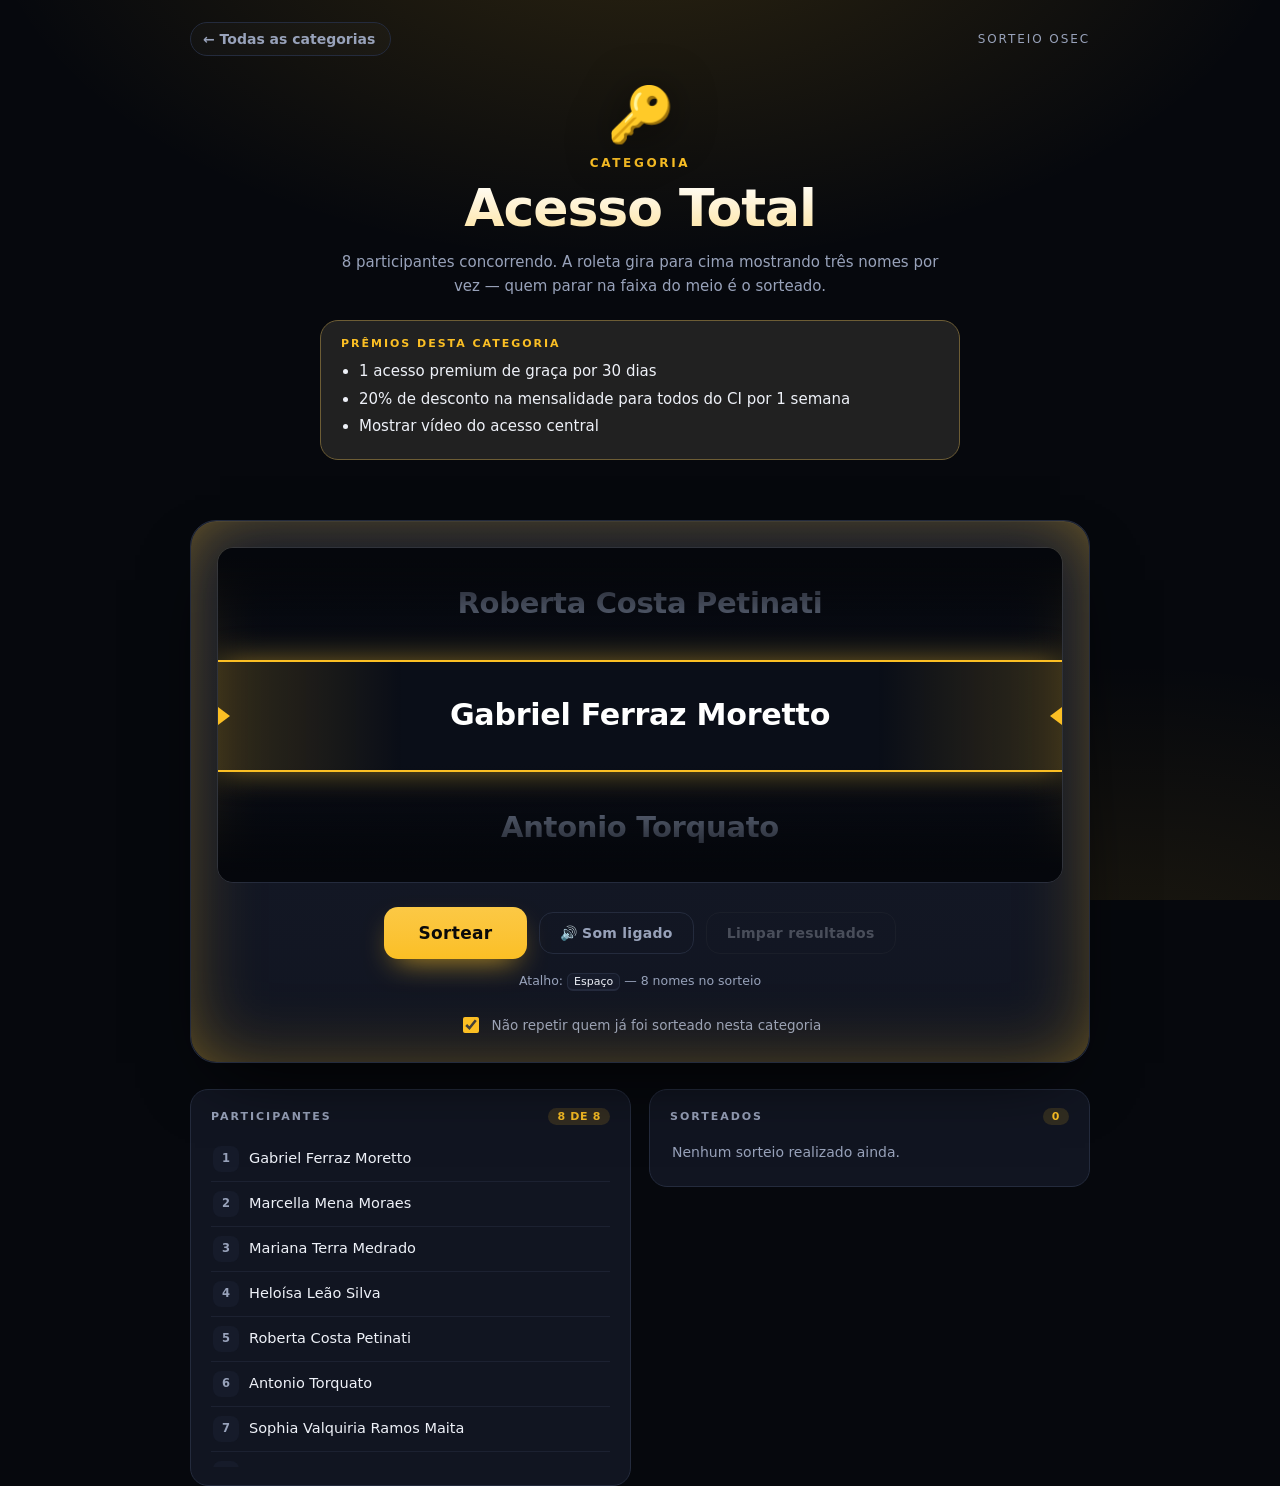
==== acesso-total.html @ b1323c52 "Sorteio por categorias com roleta animada Site estatico com uma subpagina por categoria de sorteio. " ====
<!doctype html>
<html lang="pt-BR">
<head>
<meta charset="utf-8">
<meta name="viewport" content="width=device-width, initial-scale=1">
<title>Acesso Total &middot; Sorteio OSEC</title>
<link rel="icon" href="data:image/svg+xml,%3Csvg%20xmlns%3D%22http%3A//www.w3.org/2000/svg%22%20viewBox%3D%220%200%20100%20100%22%3E%3Ctext%20y%3D%22.9em%22%20font-size%3D%2290%22%3E%F0%9F%94%91%3C/text%3E%3C/svg%3E">
<link rel="stylesheet" href="assets/estilo.css">
</head>
<body style="--accent:#fbbf24">
<div class="wrap">

  <nav class="topo">
    <a class="voltar" href="index.html">&#8592; Todas as categorias</a>
    <span class="marca">Sorteio OSEC</span>
  </nav>

  <header class="hero">
    <div class="icone">🔑</div>
    <p class="olho">Categoria</p>
    <h1>Acesso Total</h1>
    <p class="sub">8 participantes concorrendo. A roleta gira para cima mostrando três nomes por vez &mdash; quem parar na faixa do meio é o sorteado.</p>
    <div class="premios">
      <h2>Prêmios desta categoria</h2>
      <ul>
        <li>1 acesso premium de graça por 30 dias</li>
        <li>20% de desconto na mensalidade para todos do CI por 1 semana</li>
        <li>Mostrar vídeo do acesso central</li>
      </ul>
    </div>

  </header>

  <section class="palco">
    <canvas id="confete" aria-hidden="true"></canvas>

    <div class="roleta" id="roleta" role="img">
      <div class="veu topo-v"></div>
      <div class="faixa" id="faixa"></div>
      <div class="marcador"></div>
      <div class="veu base-v"></div>
    </div>

    <div class="acoes">
      <button class="btn" id="sortear">Sortear</button>
      <button class="btn fantasma" id="som" type="button">Som</button>
      <button class="btn fantasma" id="limpar" type="button">Limpar resultados</button>
      <p class="dica" id="aviso"></p>
    </div>

    <label class="opcao">
      <input type="checkbox" id="excluir" checked>
      Não repetir quem já foi sorteado nesta categoria
    </label>

    <div class="vencedor" id="vencedor" hidden aria-live="polite"></div>
  </section>

  <div class="grade">
    <section class="painel">
      <h2>Participantes <span class="conta" id="conta-part"></span></h2>
      <ul class="lista" id="participantes"></ul>
    </section>
    <section class="painel">
      <h2>Sorteados <span class="conta" id="conta-ganha">0</span></h2>
      <ul class="lista" id="ganhadores"></ul>
    </section>
  </div>

</div>

<script src="assets/dados.js"></script>
<script src="assets/sorteio.js"></script>
<script>iniciarSorteio("acesso-total");</script>
</body>
</html>
---- assets/estilo.css ----
/* ===========================================================
   Sorteio OSEC — folha de estilo compartilhada
   =========================================================== */

:root{
  --bg:      #06080d;
  --card:    #111521;
  --card-2:  #161b2a;
  --line:    #242b3d;
  --txt:     #eef1f8;
  --dim:     #98a2ba;
  --accent:  #fbbf24;
  --ih:      112px;        /* altura de cada nome na roleta */
  --r:       18px;
}

*{ box-sizing:border-box; }
html,body{ height:100%; }
body{
  margin:0;
  background:
    radial-gradient(1100px 620px at 50% -12%, color-mix(in srgb, var(--accent) 16%, transparent), transparent 60%),
    radial-gradient(900px 500px at 88% 108%, color-mix(in srgb, var(--accent) 9%, transparent), transparent 62%),
    var(--bg);
  background-attachment:fixed;
  color:var(--txt);
  font-family:"Segoe UI Variable Display","Segoe UI",-apple-system,BlinkMacSystemFont,Inter,system-ui,sans-serif;
  -webkit-font-smoothing:antialiased;
  padding-block:0 56px;
  padding-inline:20px;
}

.wrap{ max-width:900px; margin:0 auto; }
.wrap.largo{ max-width:1100px; }

/* ---------- topo ---------- */
.topo{ display:flex; align-items:center; gap:14px; padding-block:22px 6px; }
.voltar{
  display:inline-flex; align-items:center; gap:8px; white-space:nowrap;
  color:var(--dim); text-decoration:none; font-size:14px; font-weight:600;
  border:1px solid var(--line); border-radius:999px; padding:8px 15px 8px 12px;
  background:rgba(255,255,255,.02); transition:.18s;
}
.voltar:hover{ color:var(--txt); border-color:color-mix(in srgb, var(--accent) 55%, var(--line)); }
.topo .marca{ margin-left:auto; font-size:12px; letter-spacing:.16em; text-transform:uppercase; color:var(--dim); }

/* ---------- cabeçalho ---------- */
header.hero{ text-align:center; padding-block:26px 30px; }
header.hero .icone{ font-size:54px; line-height:1; filter:drop-shadow(0 6px 22px rgba(0,0,0,.6)); }
header.hero .olho{
  margin:14px 0 8px; font-size:12px; font-weight:700;
  letter-spacing:.22em; text-transform:uppercase; color:var(--accent);
}
header.hero h1{
  margin:0; font-size:clamp(30px,6vw,52px); font-weight:800; letter-spacing:-.02em;
  background:linear-gradient(180deg,#fff,color-mix(in srgb, var(--accent) 45%, #fff));
  -webkit-background-clip:text; background-clip:text; color:transparent;
}
header.hero p.sub{ margin:12px auto 0; max-width:620px; color:var(--dim); font-size:15px; line-height:1.6; }

/* ---------- caixa de prêmios ---------- */
.premios{
  margin:22px auto 0; max-width:640px; text-align:left;
  border:1px solid color-mix(in srgb, var(--accent) 34%, var(--line));
  background:color-mix(in srgb, var(--accent) 7%, var(--card));
  border-radius:var(--r); padding:16px 20px;
}
.premios h2{
  margin:0 0 10px; font-size:11px; font-weight:800;
  letter-spacing:.18em; text-transform:uppercase; color:var(--accent);
}
.premios ul{ margin:0; padding-left:18px; }
.premios li{ margin:5px 0; font-size:15px; line-height:1.5; }

/* ---------- roleta ---------- */
.palco{
  position:relative; margin-top:30px; overflow:hidden;
  border:1px solid var(--line); border-radius:26px;
  background:linear-gradient(180deg,var(--card-2),var(--card));
  box-shadow:0 30px 70px -30px #000, inset 0 1px 0 rgba(255,255,255,.05);
  padding:26px;
}
.palco::after{
  content:""; position:absolute; inset:0; pointer-events:none; border-radius:26px;
  box-shadow:inset 0 0 90px -30px color-mix(in srgb, var(--accent) 60%, transparent);
}

.roleta{
  position:relative; height:calc(var(--ih) * 3);
  overflow:hidden; border-radius:16px; border:1px solid var(--line);
  background:linear-gradient(180deg,#05070c,#0a0e18 35%,#0a0e18 65%,#05070c);
}
.faixa{ position:absolute; inset-inline:0; top:0; will-change:transform; transform:translate3d(0,0,0); }
.item{
  height:var(--ih); display:flex; align-items:center; justify-content:center;
  padding-inline:22px; text-align:center;
  font-size:clamp(15px,2.5vw,29px); font-weight:700; letter-spacing:-.01em;
  line-height:1.15; color:#7c879e;
  transition:color .12s linear, transform .12s linear;
}
.item.centro{ color:#fff; transform:scale(1.04); }

/* faixa do meio — o nome sorteado */
.marcador{
  position:absolute; inset-inline:0; top:var(--ih); height:var(--ih);
  pointer-events:none; z-index:3;
  border-top:2px solid var(--accent); border-bottom:2px solid var(--accent);
  background:linear-gradient(90deg,
     color-mix(in srgb, var(--accent) 16%, transparent),
     transparent 22%, transparent 78%,
     color-mix(in srgb, var(--accent) 16%, transparent));
  box-shadow:0 0 34px -6px color-mix(in srgb, var(--accent) 65%, transparent);
}
.marcador::before,.marcador::after{
  content:""; position:absolute; top:50%; translate:0 -50%; border-block:9px solid transparent;
}
.marcador::before{ left:0;  border-left:12px solid var(--accent); }
.marcador::after{  right:0; border-right:12px solid var(--accent); }

/* véu que apaga as bordas de cima e de baixo */
.roleta .veu{ position:absolute; inset-inline:0; height:calc(var(--ih) * .92); pointer-events:none; z-index:2; }
.roleta .veu.topo-v{ top:0;    background:linear-gradient(180deg,#05070c 8%,rgba(5,7,12,0)); }
.roleta .veu.base-v{ bottom:0; background:linear-gradient(0deg,  #05070c 8%,rgba(5,7,12,0)); }

/* ---------- botões ---------- */
.acoes{ display:flex; flex-wrap:wrap; gap:12px; align-items:center; justify-content:center; margin-top:24px; }
.btn{
  appearance:none; border:0; cursor:pointer; font:inherit; font-weight:800;
  border-radius:14px; padding:16px 34px; font-size:17px; letter-spacing:.02em;
  color:#0a0a0a; background:linear-gradient(180deg, color-mix(in srgb, var(--accent) 85%, #fff), var(--accent));
  box-shadow:0 12px 30px -12px color-mix(in srgb, var(--accent) 80%, transparent);
  transition:transform .12s, box-shadow .18s, filter .18s;
}
.btn:hover:not(:disabled){ transform:translateY(-2px); box-shadow:0 18px 36px -14px color-mix(in srgb, var(--accent) 85%, transparent); }
.btn:active:not(:disabled){ transform:translateY(0) scale(.985); }
.btn:disabled{ opacity:.4; cursor:not-allowed; filter:grayscale(.5); }
.btn.fantasma{
  background:transparent; color:var(--dim); border:1px solid var(--line);
  box-shadow:none; font-size:14px; padding:12px 20px; font-weight:600;
}
.btn.fantasma:hover:not(:disabled){ color:var(--txt); border-color:color-mix(in srgb, var(--accent) 50%, var(--line)); transform:none; }
.dica{ width:100%; text-align:center; color:var(--dim); font-size:12.5px; margin-top:2px; }
kbd{
  background:var(--card-2); border:1px solid var(--line); border-bottom-width:2px;
  border-radius:6px; padding:1px 6px; font-size:11px; font-family:inherit; color:var(--txt);
}

/* ---------- vencedor ---------- */
.vencedor{
  margin-top:22px; text-align:center; border-radius:20px; padding:26px 22px;
  border:1px solid color-mix(in srgb, var(--accent) 45%, var(--line));
  background:color-mix(in srgb, var(--accent) 10%, var(--card));
  animation:surge .5s cubic-bezier(.2,.9,.25,1.1) both;
}
.vencedor .rotulo{ font-size:11px; font-weight:800; letter-spacing:.2em; text-transform:uppercase; color:var(--accent); }
.vencedor .nome{
  margin:10px 0 0; font-size:clamp(24px,5vw,44px); font-weight:800; letter-spacing:-.02em; line-height:1.15;
  text-shadow:0 0 40px color-mix(in srgb, var(--accent) 45%, transparent);
}
.vencedor .premio{ margin:10px 0 0; color:var(--dim); font-size:14.5px; }
@keyframes surge{ from{ opacity:0; transform:translateY(14px) scale(.96); } to{ opacity:1; transform:none; } }

#confete{ position:absolute; inset:0; width:100%; height:100%; pointer-events:none; z-index:5; }

/* ---------- painéis ---------- */
.grade{ display:grid; grid-template-columns:1fr 1fr; gap:18px; margin-top:26px; align-items:start; }
.painel{ border:1px solid var(--line); border-radius:var(--r); background:var(--card); padding:18px 20px; }
.painel h2{
  margin:0 0 12px; font-size:11px; font-weight:800; letter-spacing:.18em;
  text-transform:uppercase; color:var(--dim); display:flex; align-items:center; gap:8px;
}
.painel h2 .conta{
  margin-left:auto; color:var(--accent); background:color-mix(in srgb, var(--accent) 14%, transparent);
  border-radius:999px; padding:2px 9px; font-size:11px; letter-spacing:.06em;
}
.lista{ list-style:none; margin:0; padding:0; max-height:330px; overflow:auto; }
.lista li{
  display:flex; align-items:center; gap:10px; font-size:14.5px; line-height:1.35;
  padding:9px 2px; border-bottom:1px solid color-mix(in srgb, var(--line) 60%, transparent);
}
.lista li:last-child{ border-bottom:0; }
.lista li .pos{
  flex:0 0 26px; height:26px; display:grid; place-items:center; border-radius:8px;
  background:var(--card-2); color:var(--dim); font-size:11.5px; font-weight:700;
}
.lista li.ja-saiu{ color:var(--dim); }
.lista li.ja-saiu .pos{ background:color-mix(in srgb, var(--accent) 18%, transparent); color:var(--accent); }
.lista li.ja-saiu .nome-txt{ text-decoration:line-through; text-decoration-color:color-mix(in srgb, var(--accent) 60%, transparent); }
.lista .vazio{ color:var(--dim); font-size:14px; padding:6px 2px; }
.ganhador-item{ font-weight:650; }
.ganhador-item .pos{ background:var(--accent); color:#0a0a0a; }

.opcao{
  display:flex; align-items:center; justify-content:center; gap:10px; cursor:pointer;
  color:var(--dim); font-size:13.5px; user-select:none; margin-top:14px;
}
.opcao input{ accent-color:var(--accent); width:16px; height:16px; cursor:pointer; }

/* ---------- home ---------- */
.cartoes{ display:grid; grid-template-columns:repeat(auto-fit,minmax(255px,1fr)); gap:18px; margin-top:8px; }
.cartao{
  --accent:#fbbf24; position:relative; overflow:hidden;
  display:flex; flex-direction:column; gap:10px; text-decoration:none; color:inherit;
  border:1px solid var(--line); border-radius:var(--r); padding:22px;
  background:linear-gradient(180deg,var(--card-2),var(--card));
  transition:transform .16s, border-color .2s, box-shadow .2s;
}
.cartao::before{
  content:""; position:absolute; inset-inline:0; top:0; height:3px; opacity:.65;
  background:linear-gradient(90deg,transparent,var(--accent),transparent);
}
.cartao:hover{
  transform:translateY(-4px);
  border-color:color-mix(in srgb, var(--accent) 55%, var(--line));
  box-shadow:0 22px 48px -26px color-mix(in srgb, var(--accent) 75%, transparent);
}
.cartao .ico{ font-size:34px; line-height:1; }
.cartao h3{ margin:0; font-size:20px; font-weight:750; letter-spacing:-.01em; }
.cartao .meta{ color:var(--dim); font-size:13.5px; line-height:1.5; }
.cartao .selo{
  margin-top:auto; padding-top:12px; display:flex; align-items:center; gap:8px;
  font-size:12.5px; font-weight:700; color:var(--accent);
}
.cartao .selo .ponto{ width:7px; height:7px; border-radius:50%; background:var(--accent); }
.cartao .selo.neutro{ color:var(--dim); }
.cartao .selo.neutro .ponto{ background:var(--line); }
.rodape{ margin-top:34px; text-align:center; color:var(--dim); font-size:12.5px; line-height:1.7; }

@media (max-width:760px){
  :root{ --ih:82px; }
  .grade{ grid-template-columns:1fr; }
  .palco{ padding:16px; border-radius:20px; }
  body{ padding-inline:16px; }
}
@media (prefers-reduced-motion:reduce){
  .vencedor{ animation-duration:.01ms; }
}
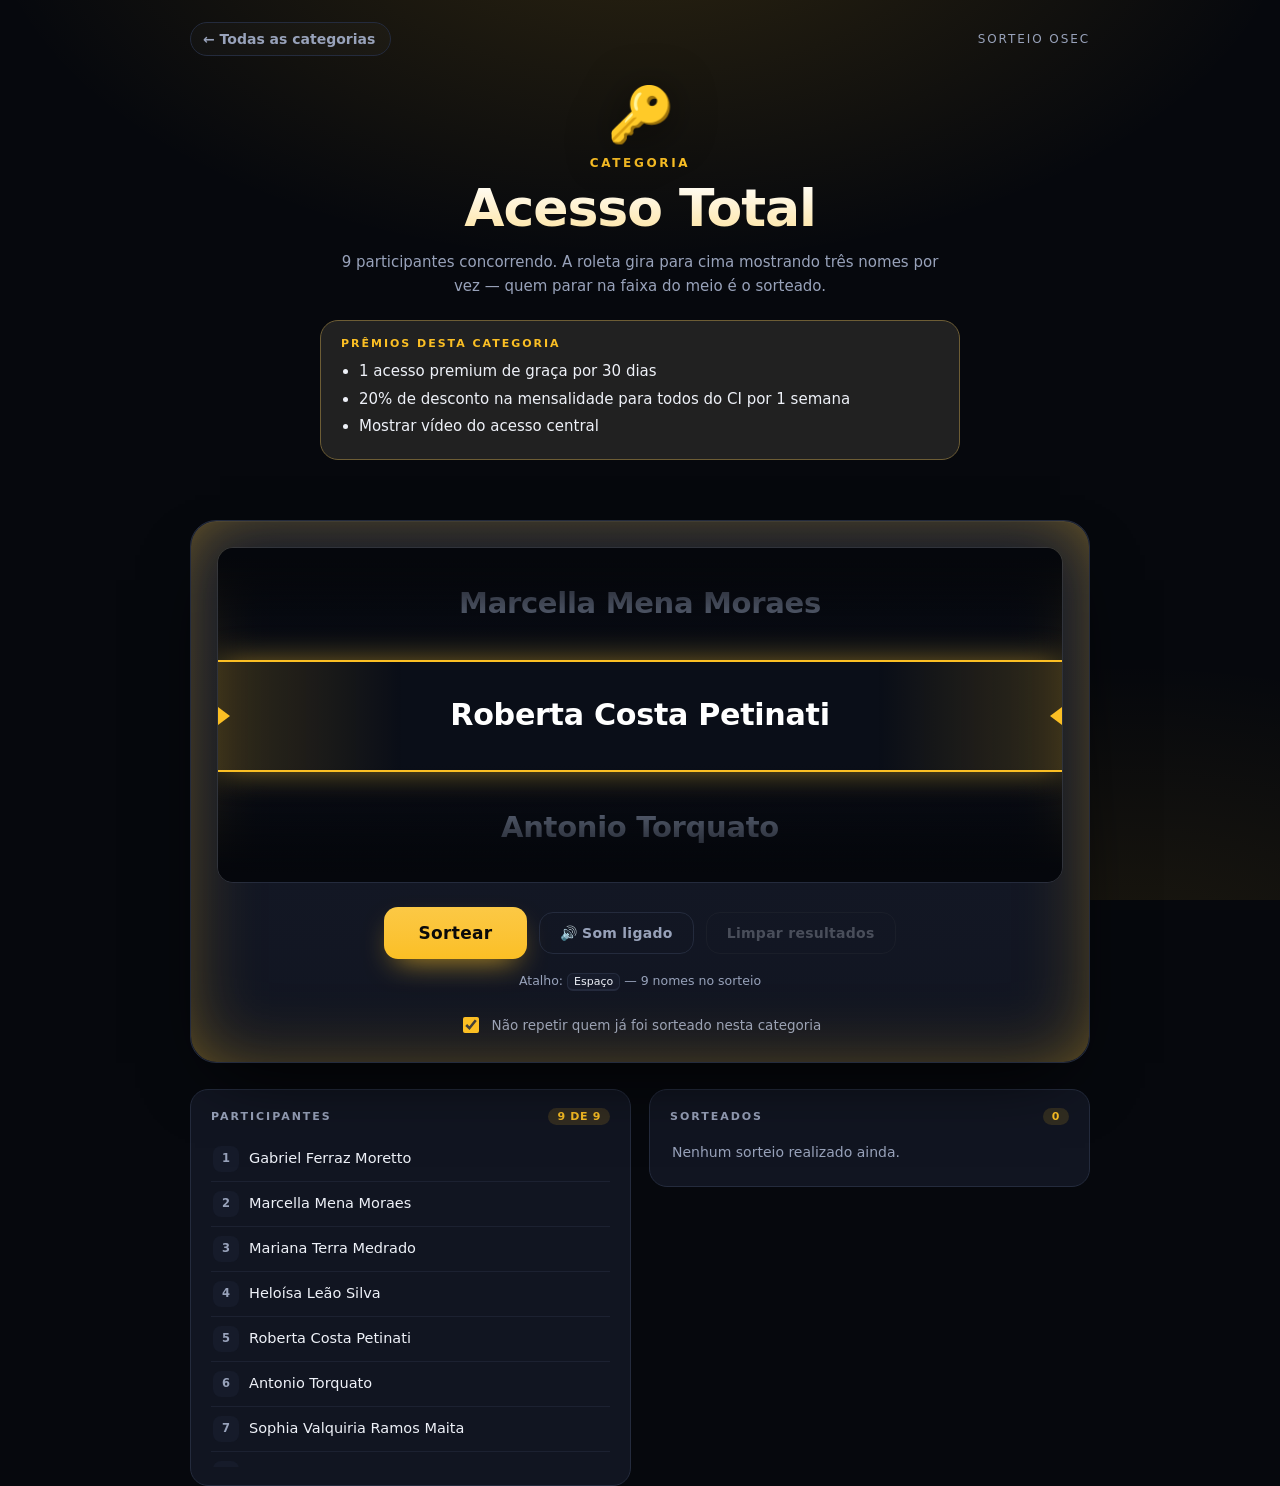
==== commit cf6f4210: "Acrescenta Enzo Borgo em todas as categorias Co-Authored-By: Claude Opus 5 <noreply@anthropic.com>" ====
--- a/acesso-total.html
+++ b/acesso-total.html
@@ -19,7 +19,7 @@
     <div class="icone">🔑</div>
     <p class="olho">Categoria</p>
     <h1>Acesso Total</h1>
-    <p class="sub">8 participantes concorrendo. A roleta gira para cima mostrando três nomes por vez &mdash; quem parar na faixa do meio é o sorteado.</p>
+    <p class="sub">9 participantes concorrendo. A roleta gira para cima mostrando três nomes por vez &mdash; quem parar na faixa do meio é o sorteado.</p>
     <div class="premios">
       <h2>Prêmios desta categoria</h2>
       <ul>
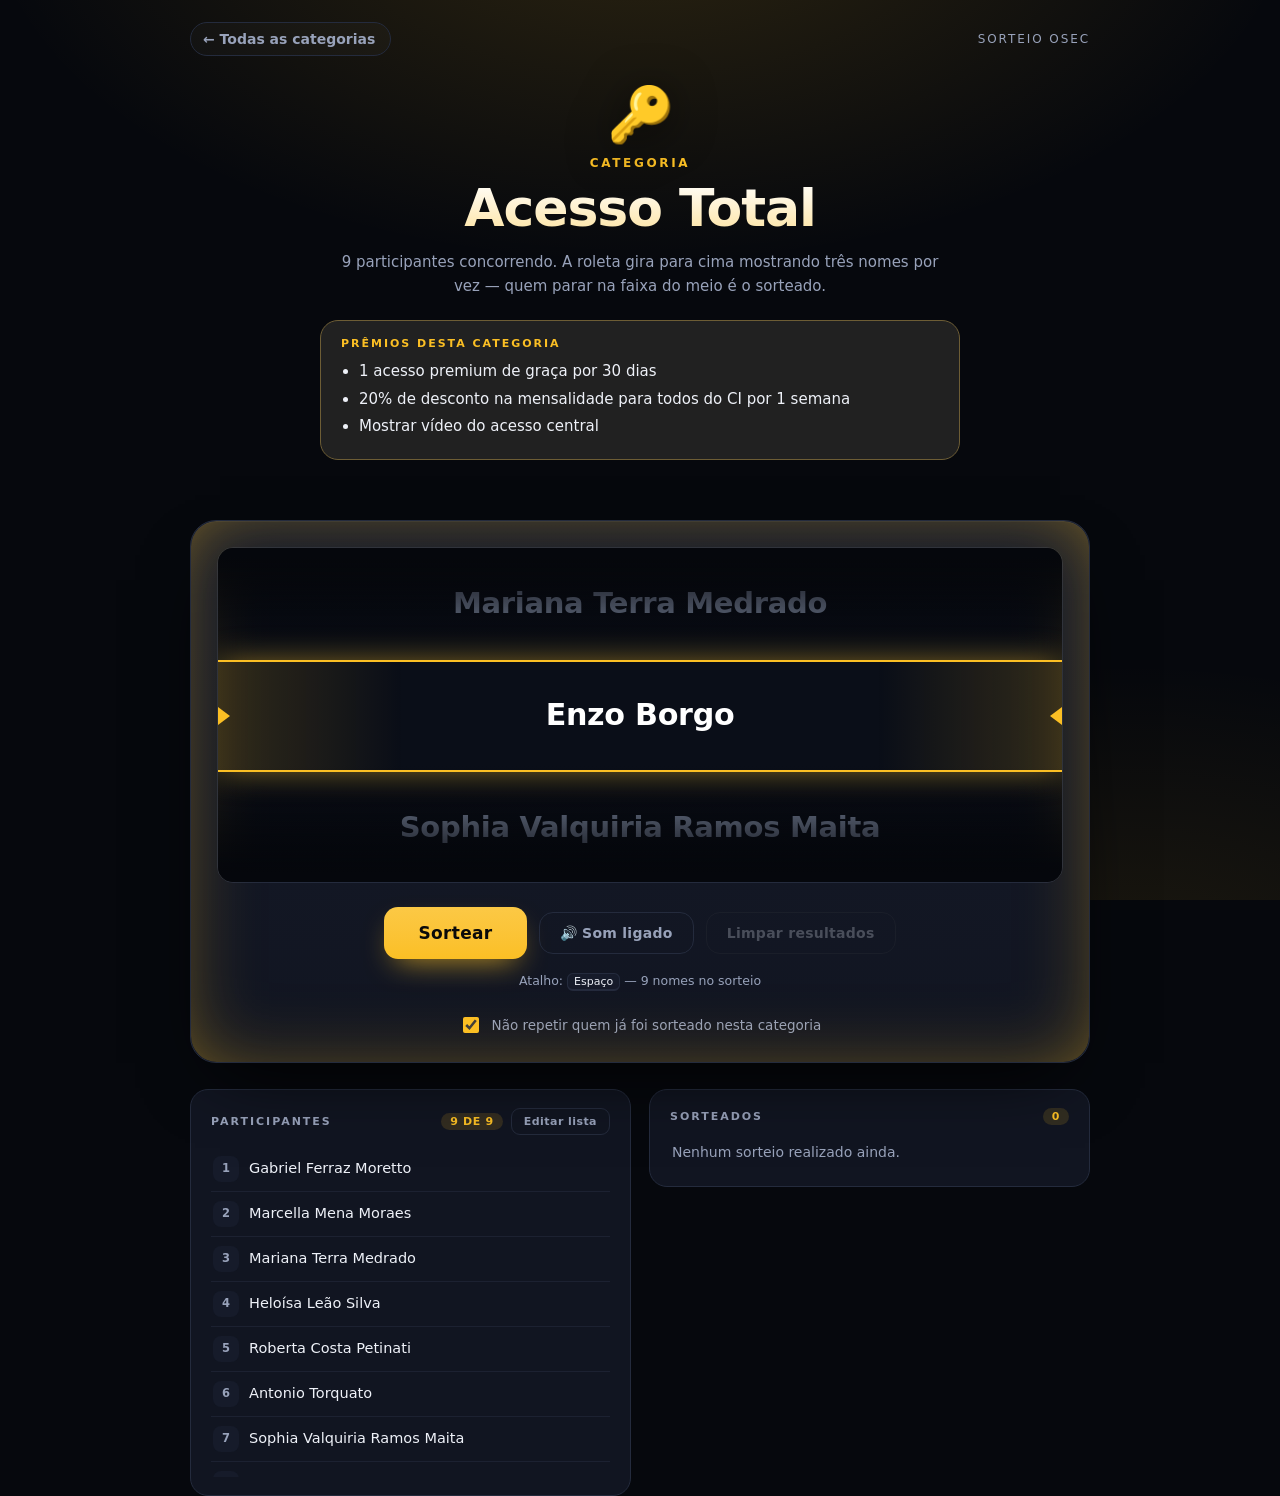
==== commit 9caef21b: "Permite editar a lista de participantes em lote No painel "Participantes" de cada categoria, o botão" ====
--- a/acesso-total.html
+++ b/acesso-total.html
@@ -19,7 +19,7 @@
     <div class="icone">🔑</div>
     <p class="olho">Categoria</p>
     <h1>Acesso Total</h1>
-    <p class="sub">9 participantes concorrendo. A roleta gira para cima mostrando três nomes por vez &mdash; quem parar na faixa do meio é o sorteado.</p>
+    <p class="sub"><span data-conta-participantes>9</span> participantes concorrendo. A roleta gira para cima mostrando três nomes por vez &mdash; quem parar na faixa do meio é o sorteado.</p>
     <div class="premios">
       <h2>Prêmios desta categoria</h2>
       <ul>
--- a/assets/estilo.css
+++ b/assets/estilo.css
@@ -235,3 +235,44 @@
 @media (prefers-reduced-motion:reduce){
   .vencedor{ animation-duration:.01ms; }
 }
+
+/* ---------- edição da lista de participantes ---------- */
+.btn.mini{
+  font-size:11px; font-weight:700; letter-spacing:.04em;
+  padding:6px 12px; border-radius:9px; text-transform:none;
+}
+.painel h2 .btn.mini{ flex:0 0 auto; }
+.btn.mini.principal{
+  color:#0a0a0a; border-color:transparent; font-weight:800;
+  background:linear-gradient(180deg, color-mix(in srgb, var(--accent) 85%, #fff), var(--accent));
+}
+.btn.mini.principal:hover:not(:disabled){ color:#0a0a0a; border-color:transparent; }
+
+.editor-nomes textarea{
+  display:block; width:100%; min-height:330px; resize:vertical;
+  font:inherit; font-size:14.5px; line-height:1.6; color:var(--txt);
+  background:#0a0e18; border:1px solid var(--line); border-radius:12px; padding:12px 14px;
+}
+.editor-nomes textarea:focus{
+  outline:none;
+  border-color:color-mix(in srgb, var(--accent) 60%, var(--line));
+  box-shadow:0 0 0 3px color-mix(in srgb, var(--accent) 16%, transparent);
+}
+.editor-dica{ margin:10px 0 0; color:var(--dim); font-size:12.5px; line-height:1.7; }
+.editor-acoes{ display:flex; flex-wrap:wrap; gap:8px; margin-top:12px; }
+
+.editor-nota{ margin:-2px 0 10px; color:var(--dim); font-size:12px; line-height:1.5; }
+.link-restaurar{
+  appearance:none; border:0; background:none; padding:0; cursor:pointer;
+  font:inherit; font-size:12px; font-weight:700; color:var(--accent);
+  text-decoration:underline; text-underline-offset:2px;
+}
+
+.ganhador-item.fora .nome-txt{ color:var(--dim); }
+.tag-fora{
+  margin-left:auto; flex:0 0 auto; font-size:10px; font-weight:700;
+  letter-spacing:.08em; text-transform:uppercase; color:var(--dim);
+  border:1px solid var(--line); border-radius:999px; padding:2px 8px;
+}
+.painel h2{ flex-wrap:wrap; row-gap:6px; }
+.painel h2 .conta{ white-space:nowrap; }
